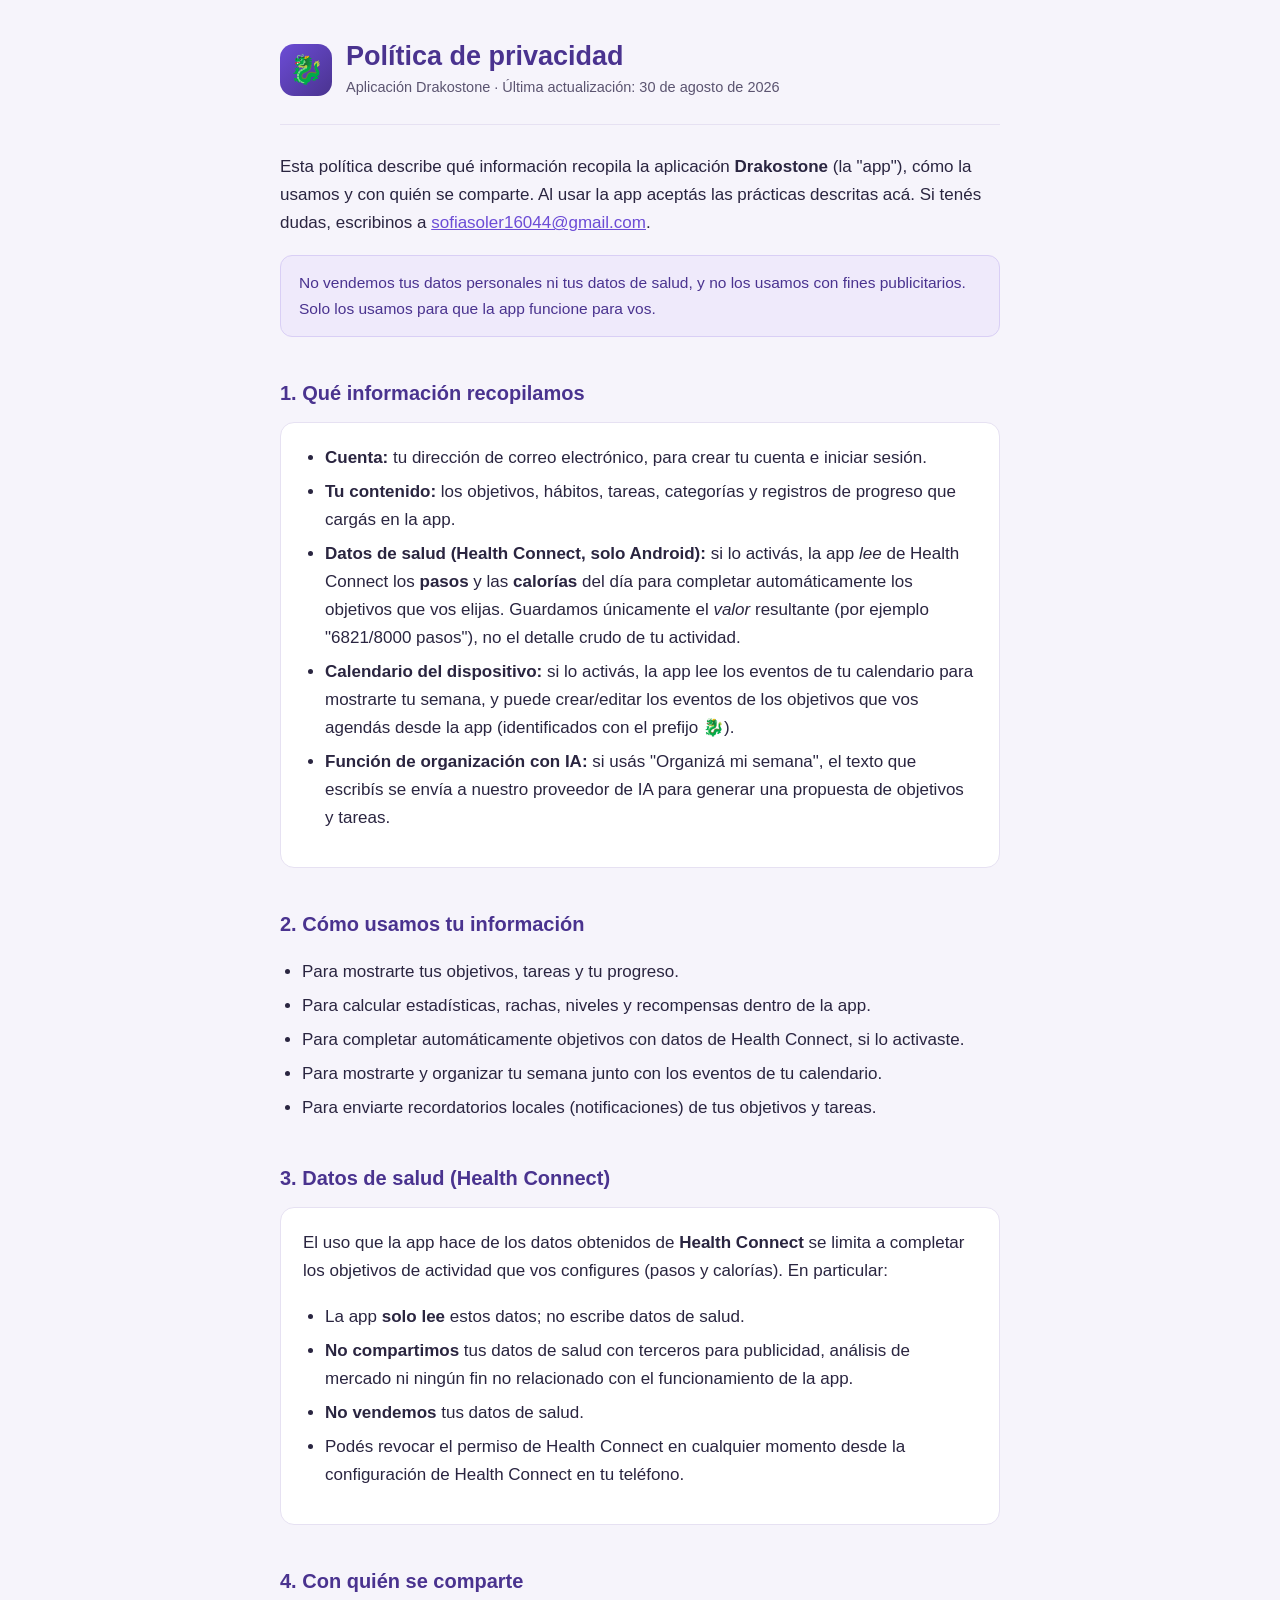
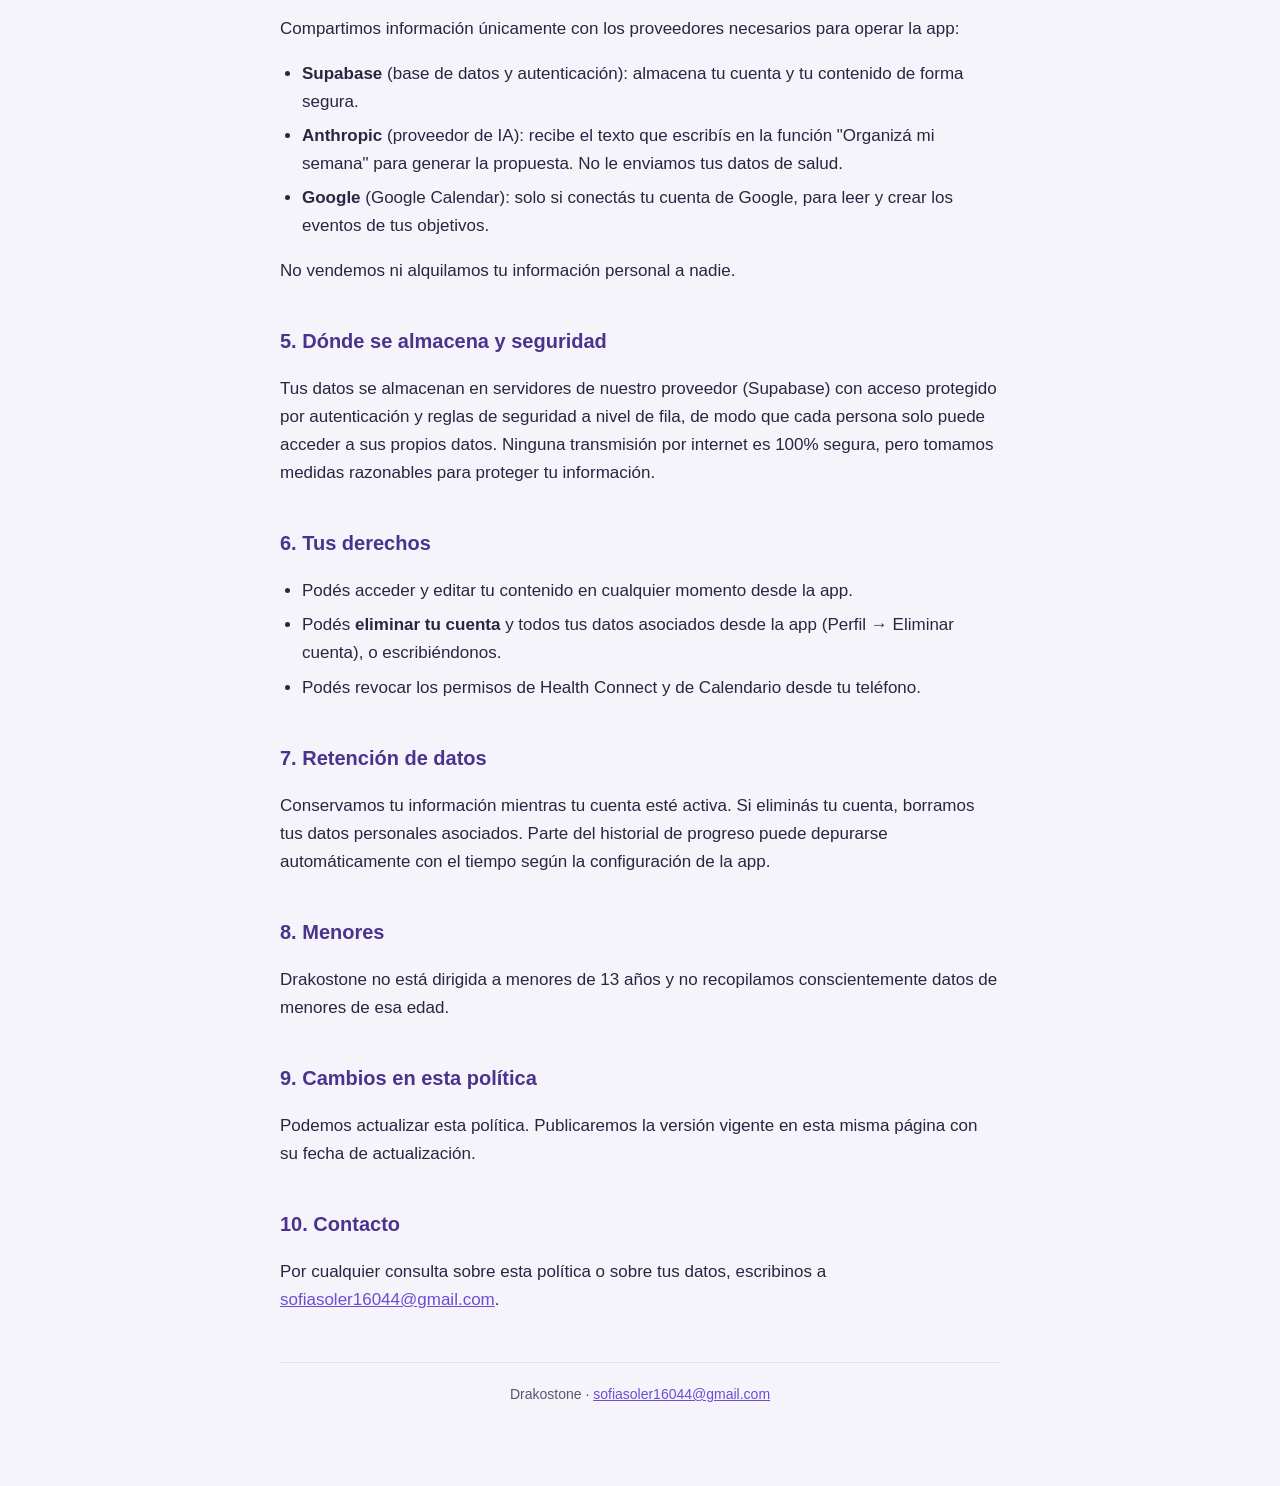
==== web-privacidad/index.html @ 19eabd08 "pagina" ====
<!doctype html>
<html lang="es">
<head>
  <meta charset="utf-8" />
  <meta name="viewport" content="width=device-width, initial-scale=1" />
  <title>Política de privacidad — Drakostone</title>
  <meta name="description" content="Política de privacidad de la aplicación Drakostone." />
  <style>
    :root {
      --violeta: #6c4cd6;
      --violeta-oscuro: #4a338f;
      --texto: #2a2540;
      --texto-suave: #5b5470;
      --fondo: #f6f4fb;
      --card: #ffffff;
      --borde: #e6e1f2;
    }
    * { box-sizing: border-box; }
    html { -webkit-text-size-adjust: 100%; }
    body {
      margin: 0;
      background: var(--fondo);
      color: var(--texto);
      font-family: -apple-system, BlinkMacSystemFont, "Segoe UI", Roboto, Helvetica, Arial, sans-serif;
      line-height: 1.65;
      font-size: 17px;
    }
    .wrap { max-width: 760px; margin: 0 auto; padding: 32px 20px 80px; }
    header {
      display: flex; align-items: center; gap: 14px;
      padding: 8px 0 24px; border-bottom: 1px solid var(--borde); margin-bottom: 28px;
    }
    .logo {
      width: 52px; height: 52px; border-radius: 14px;
      background: linear-gradient(135deg, var(--violeta), var(--violeta-oscuro));
      display: flex; align-items: center; justify-content: center;
      font-size: 28px; flex: none;
    }
    h1 { font-size: 27px; margin: 0; color: var(--violeta-oscuro); line-height: 1.2; }
    .sub { color: var(--texto-suave); font-size: 14.5px; margin-top: 4px; }
    h2 {
      font-size: 20px; color: var(--violeta-oscuro);
      margin: 34px 0 10px; padding-top: 6px;
    }
    p, li { color: var(--texto); }
    ul { padding-left: 22px; }
    li { margin: 6px 0; }
    a { color: var(--violeta); }
    .card {
      background: var(--card); border: 1px solid var(--borde);
      border-radius: 14px; padding: 4px 22px 18px; margin-top: 12px;
    }
    .destacado {
      background: #efeafb; border: 1px solid #d9cff5;
      border-radius: 12px; padding: 14px 18px; margin: 18px 0;
      font-size: 15.5px; color: var(--violeta-oscuro);
    }
    footer {
      margin-top: 48px; padding-top: 20px; border-top: 1px solid var(--borde);
      color: var(--texto-suave); font-size: 14px; text-align: center;
    }
    code { background: #efeafb; padding: 1px 6px; border-radius: 6px; font-size: 14px; }
  </style>
</head>
<body>
  <div class="wrap">
    <header>
      <div class="logo">🐉</div>
      <div>
        <h1>Política de privacidad</h1>
        <div class="sub">Aplicación Drakostone · Última actualización: 30 de agosto de 2026</div>
      </div>
    </header>

    <p>
      Esta política describe qué información recopila la aplicación <strong>Drakostone</strong>
      (la "app"), cómo la usamos y con quién se comparte. Al usar la app aceptás las prácticas
      descritas acá. Si tenés dudas, escribinos a
      <a href="mailto:sofiasoler16044@gmail.com">sofiasoler16044@gmail.com</a>.
    </p>

    <div class="destacado">
      No vendemos tus datos personales ni tus datos de salud, y no los usamos con fines
      publicitarios. Solo los usamos para que la app funcione para vos.
    </div>

    <h2>1. Qué información recopilamos</h2>
    <div class="card">
      <ul>
        <li><strong>Cuenta:</strong> tu dirección de correo electrónico, para crear tu cuenta e iniciar sesión.</li>
        <li><strong>Tu contenido:</strong> los objetivos, hábitos, tareas, categorías y registros de
          progreso que cargás en la app.</li>
        <li><strong>Datos de salud (Health Connect, solo Android):</strong> si lo activás, la app
          <em>lee</em> de Health Connect los <strong>pasos</strong> y las <strong>calorías</strong> del
          día para completar automáticamente los objetivos que vos elijas. Guardamos únicamente el
          <em>valor</em> resultante (por ejemplo "6821/8000 pasos"), no el detalle crudo de tu actividad.</li>
        <li><strong>Calendario del dispositivo:</strong> si lo activás, la app lee los eventos de tu
          calendario para mostrarte tu semana, y puede crear/editar los eventos de los objetivos que
          vos agendás desde la app (identificados con el prefijo 🐉).</li>
        <li><strong>Función de organización con IA:</strong> si usás "Organizá mi semana", el texto que
          escribís se envía a nuestro proveedor de IA para generar una propuesta de objetivos y tareas.</li>
      </ul>
    </div>

    <h2>2. Cómo usamos tu información</h2>
    <ul>
      <li>Para mostrarte tus objetivos, tareas y tu progreso.</li>
      <li>Para calcular estadísticas, rachas, niveles y recompensas dentro de la app.</li>
      <li>Para completar automáticamente objetivos con datos de Health Connect, si lo activaste.</li>
      <li>Para mostrarte y organizar tu semana junto con los eventos de tu calendario.</li>
      <li>Para enviarte recordatorios locales (notificaciones) de tus objetivos y tareas.</li>
    </ul>

    <h2>3. Datos de salud (Health Connect)</h2>
    <div class="card">
      <p>
        El uso que la app hace de los datos obtenidos de <strong>Health Connect</strong> se limita a
        completar los objetivos de actividad que vos configures (pasos y calorías). En particular:
      </p>
      <ul>
        <li>La app <strong>solo lee</strong> estos datos; no escribe datos de salud.</li>
        <li><strong>No compartimos</strong> tus datos de salud con terceros para publicidad, análisis de
          mercado ni ningún fin no relacionado con el funcionamiento de la app.</li>
        <li><strong>No vendemos</strong> tus datos de salud.</li>
        <li>Podés revocar el permiso de Health Connect en cualquier momento desde la configuración de
          Health Connect en tu teléfono.</li>
      </ul>
    </div>

    <h2>4. Con quién se comparte</h2>
    <p>Compartimos información únicamente con los proveedores necesarios para operar la app:</p>
    <ul>
      <li><strong>Supabase</strong> (base de datos y autenticación): almacena tu cuenta y tu contenido
        de forma segura.</li>
      <li><strong>Anthropic</strong> (proveedor de IA): recibe el texto que escribís en la función
        "Organizá mi semana" para generar la propuesta. No le enviamos tus datos de salud.</li>
      <li><strong>Google</strong> (Google Calendar): solo si conectás tu cuenta de Google, para leer y
        crear los eventos de tus objetivos.</li>
    </ul>
    <p>No vendemos ni alquilamos tu información personal a nadie.</p>

    <h2>5. Dónde se almacena y seguridad</h2>
    <p>
      Tus datos se almacenan en servidores de nuestro proveedor (Supabase) con acceso protegido por
      autenticación y reglas de seguridad a nivel de fila, de modo que cada persona solo puede acceder a
      sus propios datos. Ninguna transmisión por internet es 100% segura, pero tomamos medidas razonables
      para proteger tu información.
    </p>

    <h2>6. Tus derechos</h2>
    <ul>
      <li>Podés acceder y editar tu contenido en cualquier momento desde la app.</li>
      <li>Podés <strong>eliminar tu cuenta</strong> y todos tus datos asociados desde la app
        (Perfil → Eliminar cuenta), o escribiéndonos.</li>
      <li>Podés revocar los permisos de Health Connect y de Calendario desde tu teléfono.</li>
    </ul>

    <h2>7. Retención de datos</h2>
    <p>
      Conservamos tu información mientras tu cuenta esté activa. Si eliminás tu cuenta, borramos tus
      datos personales asociados. Parte del historial de progreso puede depurarse automáticamente con el
      tiempo según la configuración de la app.
    </p>

    <h2>8. Menores</h2>
    <p>
      Drakostone no está dirigida a menores de 13 años y no recopilamos conscientemente datos de menores
      de esa edad.
    </p>

    <h2>9. Cambios en esta política</h2>
    <p>
      Podemos actualizar esta política. Publicaremos la versión vigente en esta misma página con su fecha
      de actualización.
    </p>

    <h2>10. Contacto</h2>
    <p>
      Por cualquier consulta sobre esta política o sobre tus datos, escribinos a
      <a href="mailto:sofiasoler16044@gmail.com">sofiasoler16044@gmail.com</a>.
    </p>

    <footer>
      Drakostone · <a href="mailto:sofiasoler16044@gmail.com">sofiasoler16044@gmail.com</a>
    </footer>
  </div>
</body>
</html>
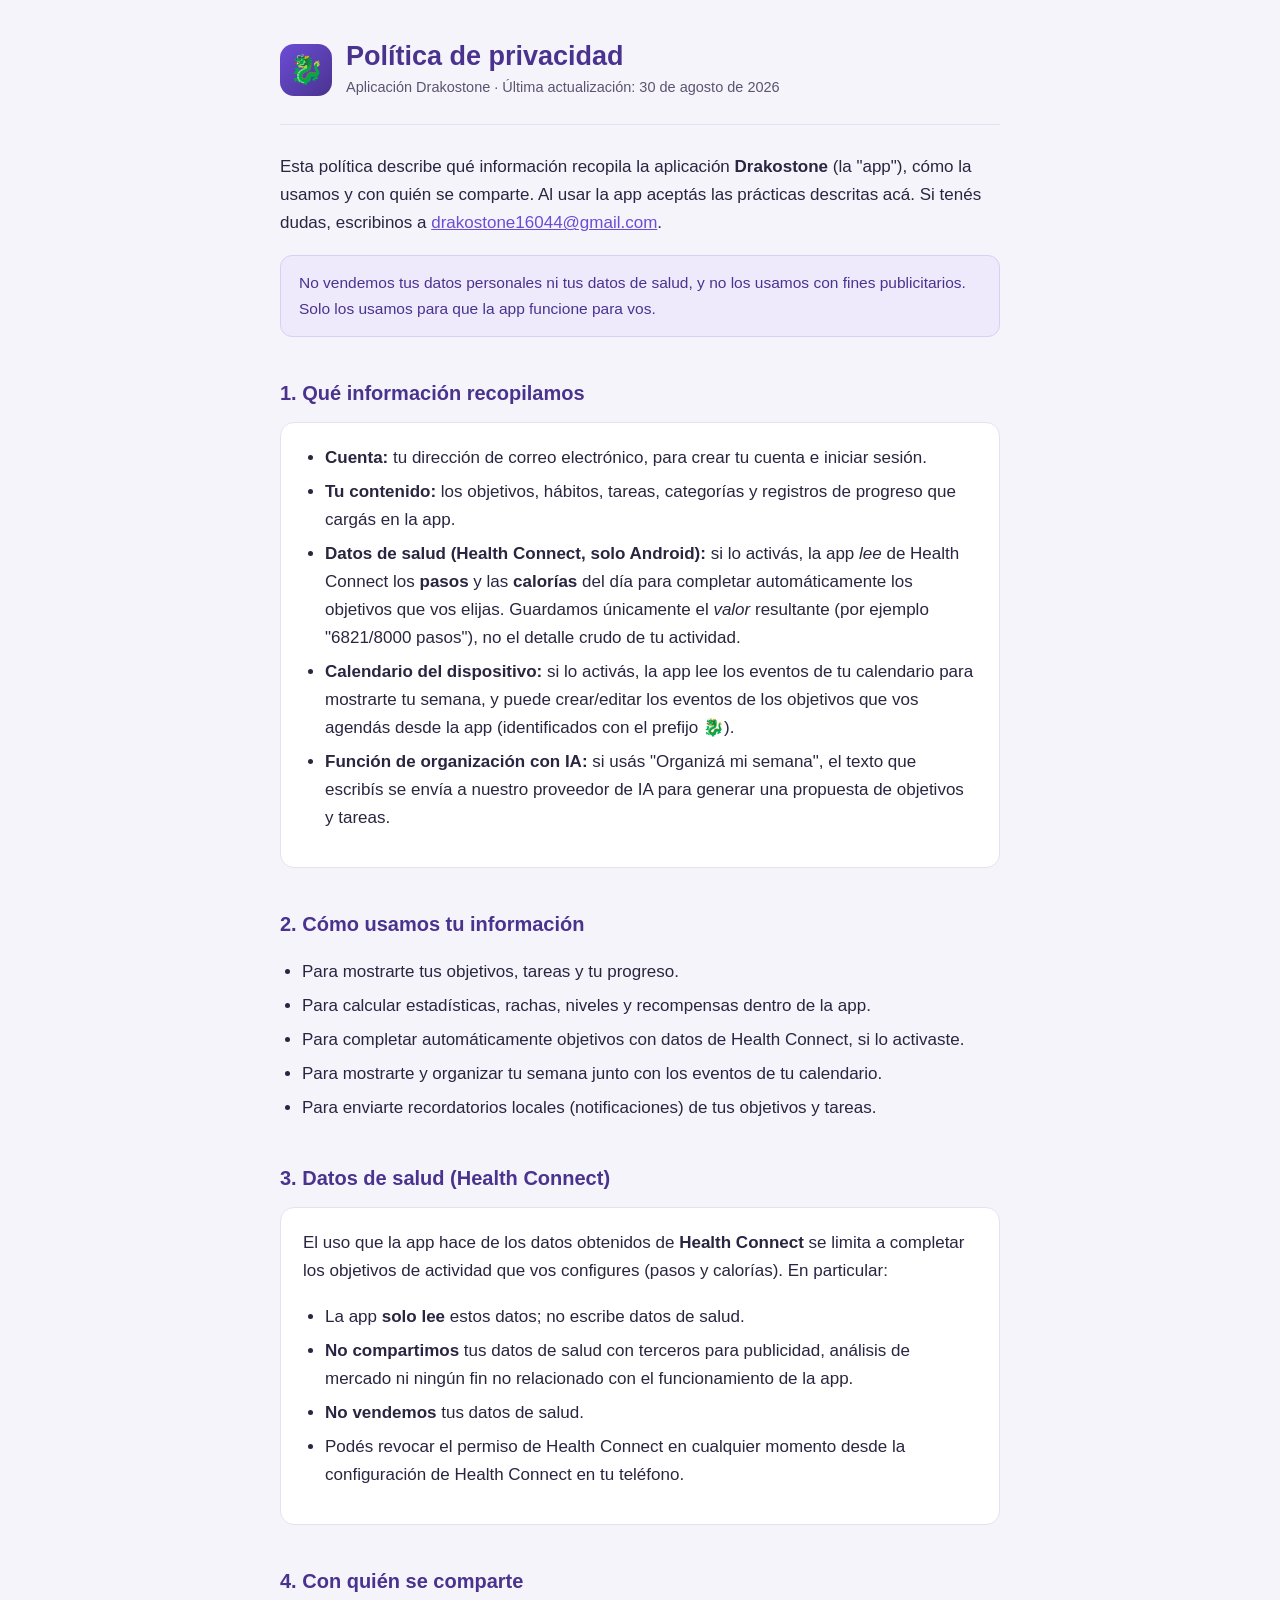
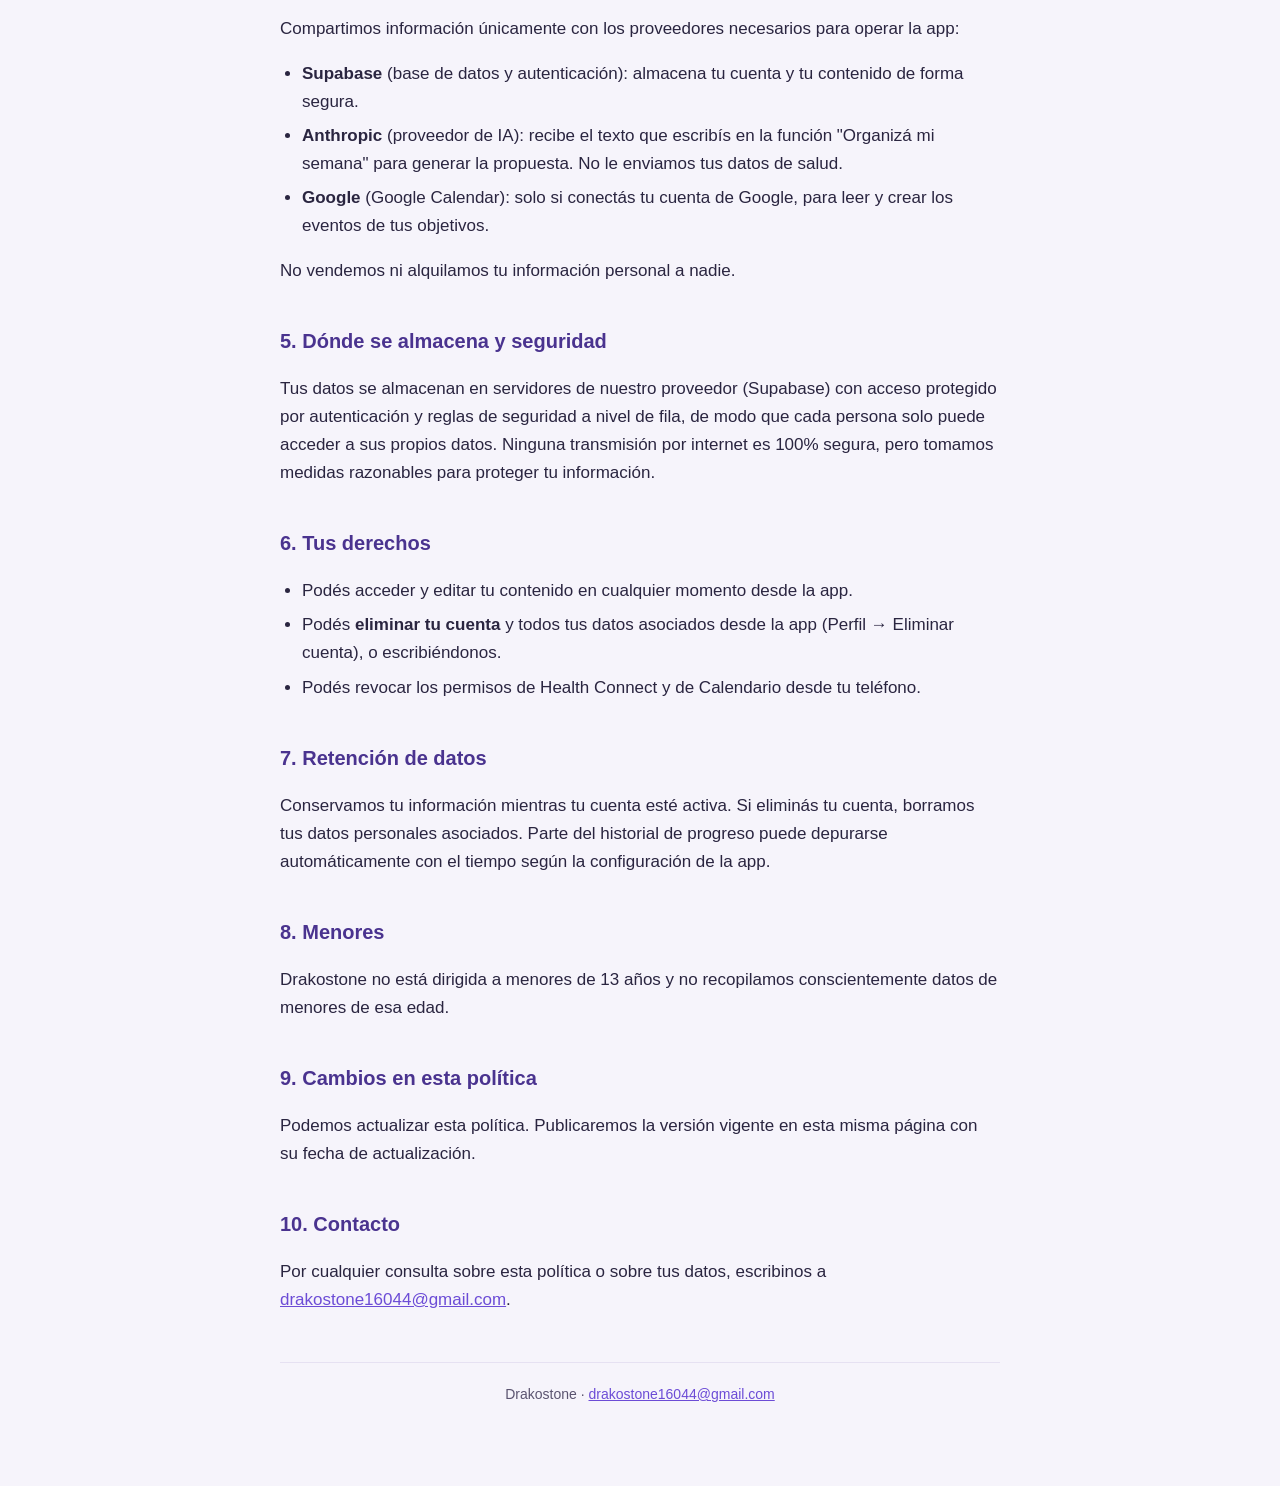
==== commit 0f1c578b: "cambio mail" ====
--- a/web-privacidad/index.html
+++ b/web-privacidad/index.html
@@ -76,7 +76,7 @@
       Esta política describe qué información recopila la aplicación <strong>Drakostone</strong>
       (la "app"), cómo la usamos y con quién se comparte. Al usar la app aceptás las prácticas
       descritas acá. Si tenés dudas, escribinos a
-      <a href="mailto:sofiasoler16044@gmail.com">sofiasoler16044@gmail.com</a>.
+      <a href="mailto:drakostone16044@gmail.com">drakostone16044@gmail.com</a>.
     </p>
 
     <div class="destacado">
@@ -177,11 +177,11 @@
     <h2>10. Contacto</h2>
     <p>
       Por cualquier consulta sobre esta política o sobre tus datos, escribinos a
-      <a href="mailto:sofiasoler16044@gmail.com">sofiasoler16044@gmail.com</a>.
+      <a href="mailto:drakostone16044@gmail.com">drakostone16044@gmail.com</a>.
     </p>
 
     <footer>
-      Drakostone · <a href="mailto:sofiasoler16044@gmail.com">sofiasoler16044@gmail.com</a>
+      Drakostone · <a href="mailto:drakostone16044@gmail.com">drakostone16044@gmail.com</a>
     </footer>
   </div>
 </body>
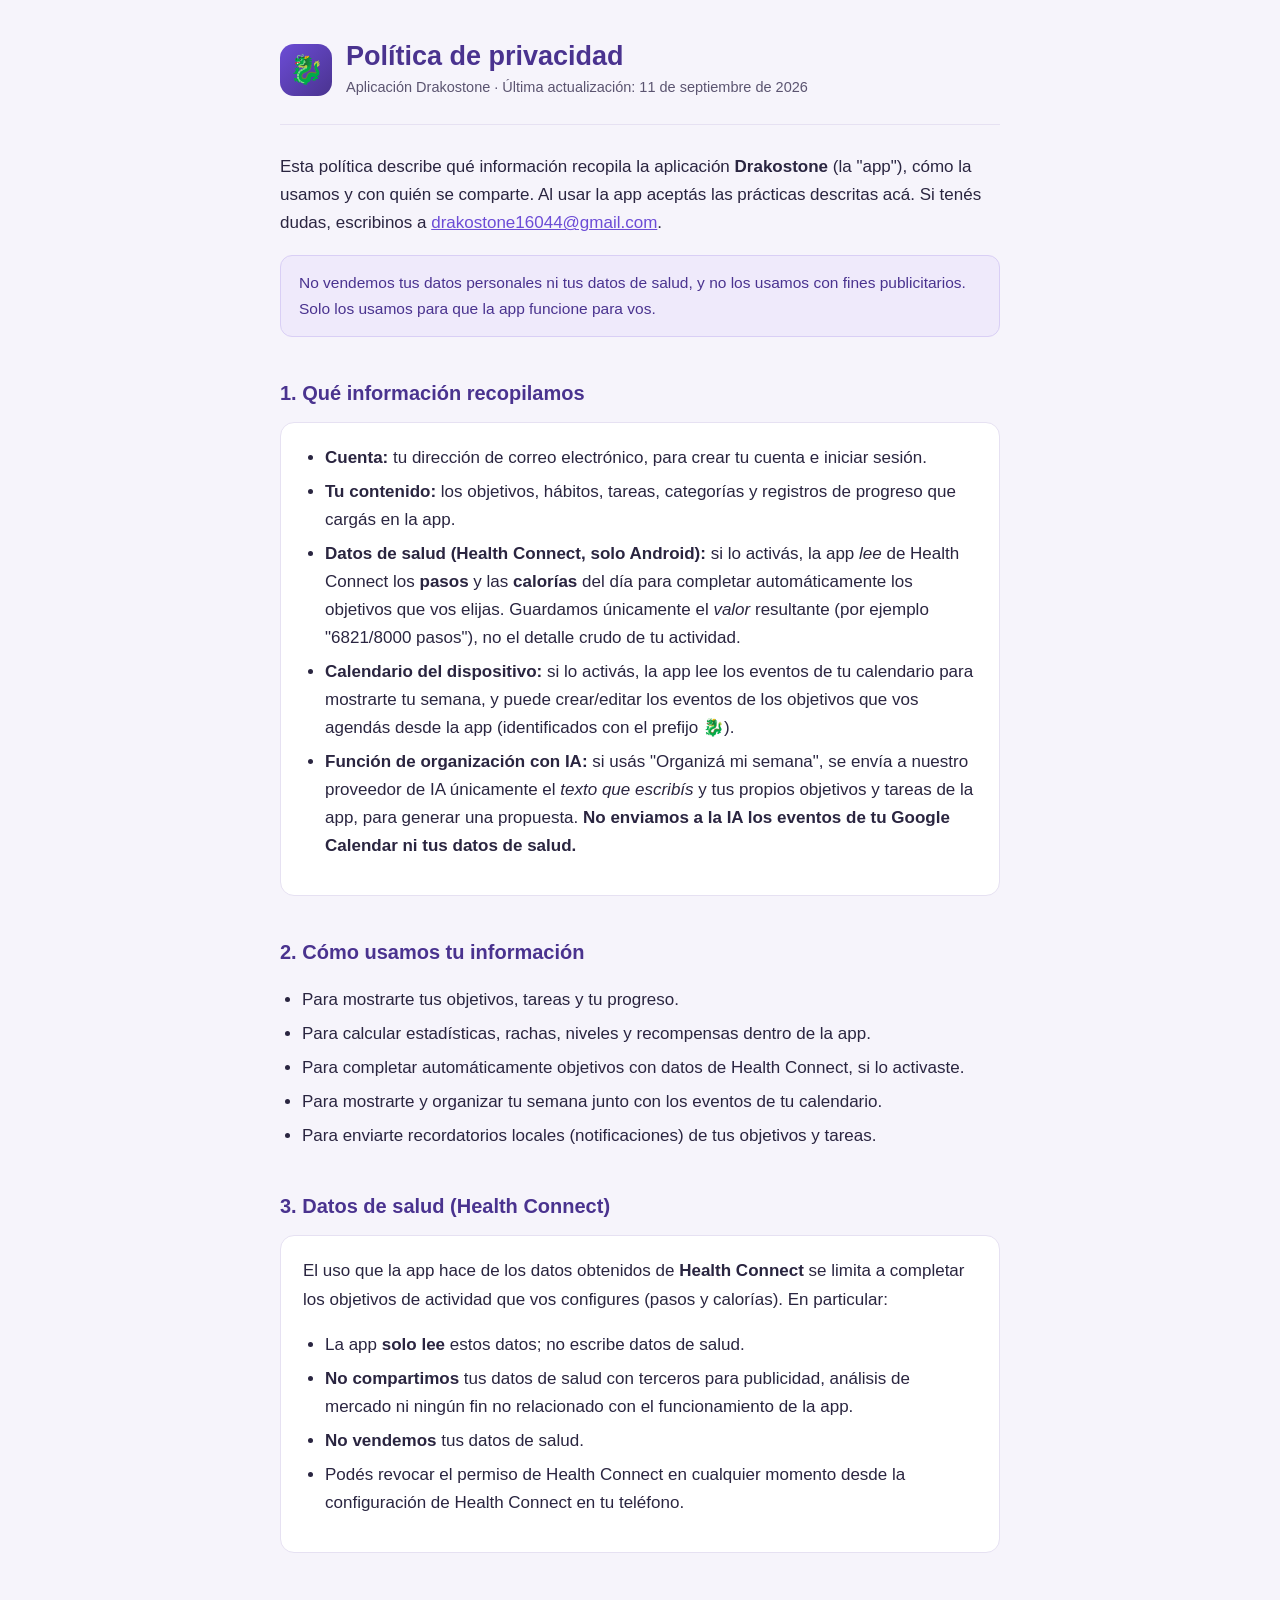
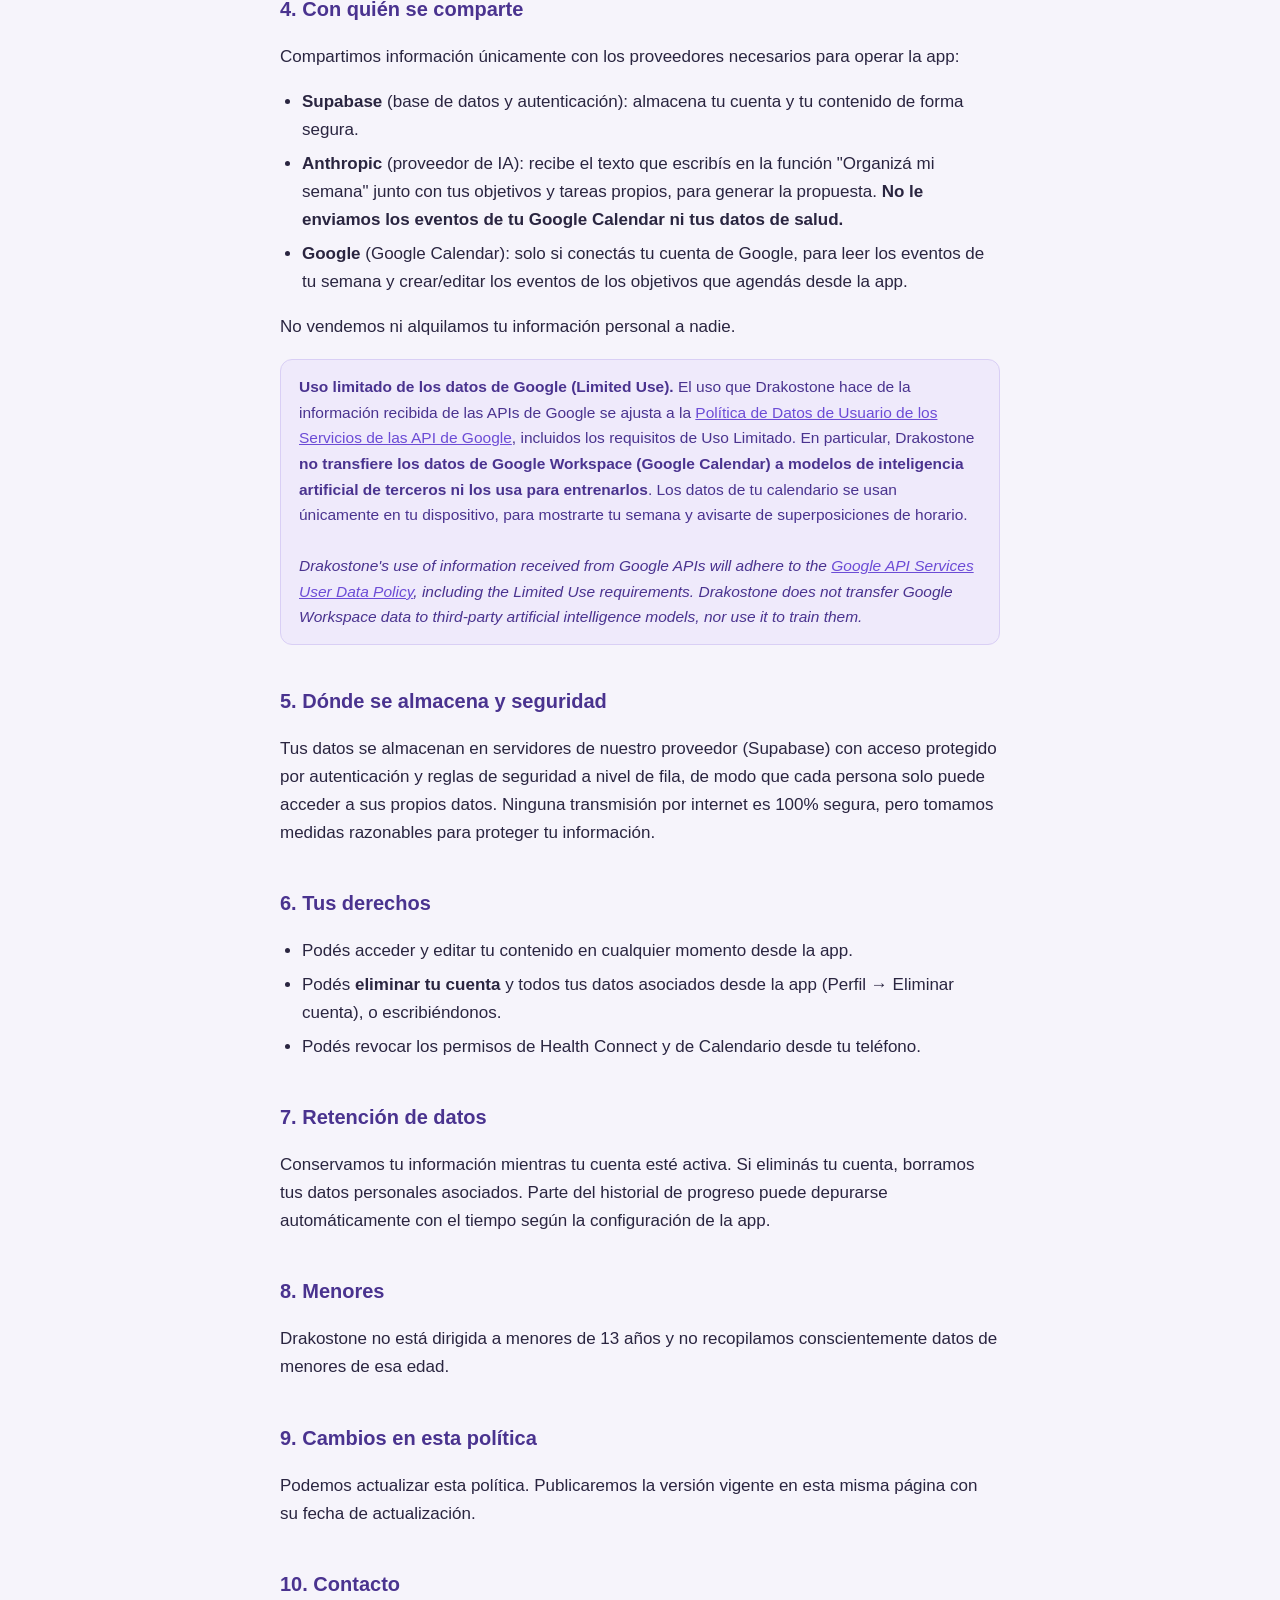
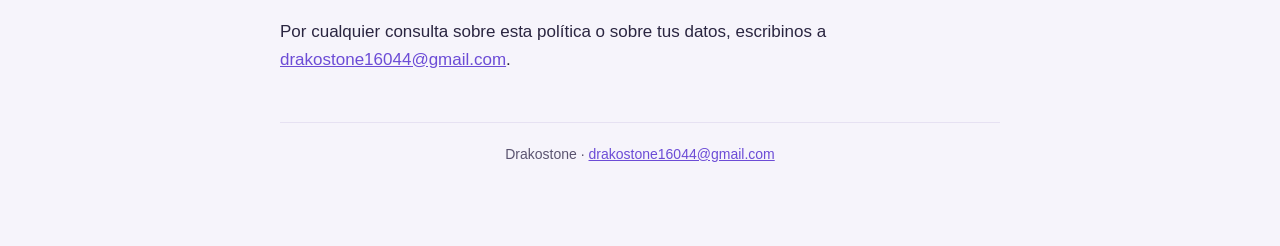
==== commit 1406496b: "Actualizacion politica privacidad para google" ====
--- a/web-privacidad/index.html
+++ b/web-privacidad/index.html
@@ -1,6 +1,7 @@
 <!doctype html>
 <html lang="es">
 <head>
+  <meta name="google-site-verification" content="zCehTvq2MhBCtSct25BCSEQ_j6NI48nWLERjBt-p2VQ" />
   <meta charset="utf-8" />
   <meta name="viewport" content="width=device-width, initial-scale=1" />
   <title>Política de privacidad — Drakostone</title>
@@ -68,7 +69,7 @@
       <div class="logo">🐉</div>
       <div>
         <h1>Política de privacidad</h1>
-        <div class="sub">Aplicación Drakostone · Última actualización: 30 de agosto de 2026</div>
+        <div class="sub">Aplicación Drakostone · Última actualización: 11 de septiembre de 2026</div>
       </div>
     </header>
 
@@ -97,8 +98,10 @@
         <li><strong>Calendario del dispositivo:</strong> si lo activás, la app lee los eventos de tu
           calendario para mostrarte tu semana, y puede crear/editar los eventos de los objetivos que
           vos agendás desde la app (identificados con el prefijo 🐉).</li>
-        <li><strong>Función de organización con IA:</strong> si usás "Organizá mi semana", el texto que
-          escribís se envía a nuestro proveedor de IA para generar una propuesta de objetivos y tareas.</li>
+        <li><strong>Función de organización con IA:</strong> si usás "Organizá mi semana", se envía a
+          nuestro proveedor de IA únicamente el <em>texto que escribís</em> y tus propios objetivos y
+          tareas de la app, para generar una propuesta. <strong>No enviamos a la IA los eventos de tu
+          Google Calendar ni tus datos de salud.</strong></li>
       </ul>
     </div>
 
@@ -133,11 +136,28 @@
       <li><strong>Supabase</strong> (base de datos y autenticación): almacena tu cuenta y tu contenido
         de forma segura.</li>
       <li><strong>Anthropic</strong> (proveedor de IA): recibe el texto que escribís en la función
-        "Organizá mi semana" para generar la propuesta. No le enviamos tus datos de salud.</li>
-      <li><strong>Google</strong> (Google Calendar): solo si conectás tu cuenta de Google, para leer y
-        crear los eventos de tus objetivos.</li>
+        "Organizá mi semana" junto con tus objetivos y tareas propios, para generar la propuesta.
+        <strong>No le enviamos los eventos de tu Google Calendar ni tus datos de salud.</strong></li>
+      <li><strong>Google</strong> (Google Calendar): solo si conectás tu cuenta de Google, para leer los
+        eventos de tu semana y crear/editar los eventos de los objetivos que agendás desde la app.</li>
     </ul>
     <p>No vendemos ni alquilamos tu información personal a nadie.</p>
+
+    <div class="destacado">
+      <strong>Uso limitado de los datos de Google (Limited Use).</strong> El uso que Drakostone hace de la
+      información recibida de las APIs de Google se ajusta a la
+      <a href="https://developers.google.com/terms/api-services-user-data-policy">Política de Datos de
+      Usuario de los Servicios de las API de Google</a>, incluidos los requisitos de Uso Limitado. En
+      particular, Drakostone <strong>no transfiere los datos de Google Workspace (Google Calendar) a
+      modelos de inteligencia artificial de terceros ni los usa para entrenarlos</strong>. Los datos de tu
+      calendario se usan únicamente en tu dispositivo, para mostrarte tu semana y avisarte de
+      superposiciones de horario.
+      <br /><br />
+      <em>Drakostone's use of information received from Google APIs will adhere to the
+      <a href="https://developers.google.com/terms/api-services-user-data-policy">Google API Services User
+      Data Policy</a>, including the Limited Use requirements. Drakostone does not transfer Google Workspace
+      data to third-party artificial intelligence models, nor use it to train them.</em>
+    </div>
 
     <h2>5. Dónde se almacena y seguridad</h2>
     <p>
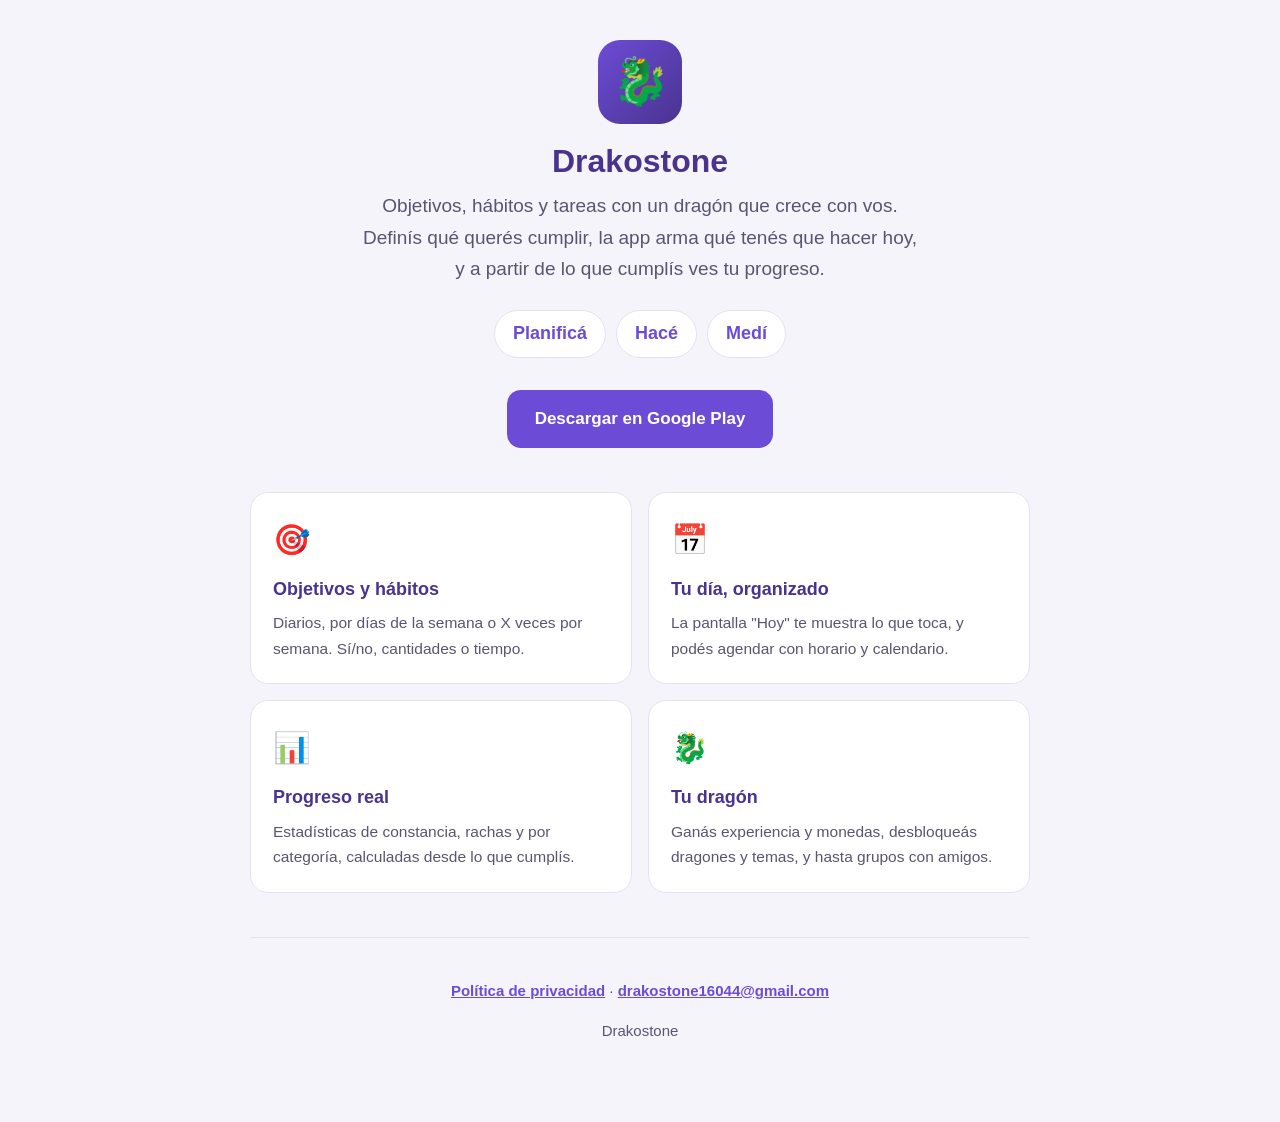
==== commit a7b70869: "home y link" ====
--- a/web-privacidad/index.html
+++ b/web-privacidad/index.html
@@ -4,8 +4,8 @@
   <meta name="google-site-verification" content="zCehTvq2MhBCtSct25BCSEQ_j6NI48nWLERjBt-p2VQ" />
   <meta charset="utf-8" />
   <meta name="viewport" content="width=device-width, initial-scale=1" />
-  <title>Política de privacidad — Drakostone</title>
-  <meta name="description" content="Política de privacidad de la aplicación Drakostone." />
+  <title>Drakostone — Objetivos, hábitos y tareas con tu dragón</title>
+  <meta name="description" content="Drakostone te ayuda a planificar, cumplir y medir tus objetivos, hábitos y tareas, con un dragón que crece con vos." />
   <style>
     :root {
       --violeta: #6c4cd6;
@@ -26,182 +26,83 @@
       line-height: 1.65;
       font-size: 17px;
     }
-    .wrap { max-width: 760px; margin: 0 auto; padding: 32px 20px 80px; }
-    header {
-      display: flex; align-items: center; gap: 14px;
-      padding: 8px 0 24px; border-bottom: 1px solid var(--borde); margin-bottom: 28px;
+    .wrap { max-width: 820px; margin: 0 auto; padding: 40px 20px 64px; }
+    header { text-align: center; margin-bottom: 40px; }
+    .logo {
+      width: 84px; height: 84px; border-radius: 22px; margin: 0 auto 18px;
+      background: linear-gradient(135deg, var(--violeta), var(--violeta-oscuro));
+      display: flex; align-items: center; justify-content: center; font-size: 46px;
     }
-    .logo {
-      width: 52px; height: 52px; border-radius: 14px;
-      background: linear-gradient(135deg, var(--violeta), var(--violeta-oscuro));
-      display: flex; align-items: center; justify-content: center;
-      font-size: 28px; flex: none;
+    h1 { font-size: 32px; margin: 0 0 10px; color: var(--violeta-oscuro); line-height: 1.2; }
+    .tagline { font-size: 19px; color: var(--texto-suave); margin: 0 auto; max-width: 560px; }
+    .ciclo {
+      display: flex; justify-content: center; gap: 10px; flex-wrap: wrap;
+      margin: 26px 0 8px; font-weight: 800; color: var(--violeta); font-size: 18px;
     }
-    h1 { font-size: 27px; margin: 0; color: var(--violeta-oscuro); line-height: 1.2; }
-    .sub { color: var(--texto-suave); font-size: 14.5px; margin-top: 4px; }
-    h2 {
-      font-size: 20px; color: var(--violeta-oscuro);
-      margin: 34px 0 10px; padding-top: 6px;
+    .ciclo span { background: var(--card); border: 1px solid var(--borde); border-radius: 999px; padding: 8px 18px; }
+    .btn {
+      display: inline-block; margin: 24px auto 0; padding: 15px 28px;
+      background: var(--violeta); color: #fff; border-radius: 14px;
+      font-size: 17px; font-weight: 800; text-decoration: none;
     }
-    p, li { color: var(--texto); }
-    ul { padding-left: 22px; }
-    li { margin: 6px 0; }
-    a { color: var(--violeta); }
+    .cards { display: grid; grid-template-columns: 1fr 1fr; gap: 16px; margin: 44px 0; }
+    @media (max-width: 560px) { .cards { grid-template-columns: 1fr; } }
     .card {
-      background: var(--card); border: 1px solid var(--borde);
-      border-radius: 14px; padding: 4px 22px 18px; margin-top: 12px;
+      background: var(--card); border: 1px solid var(--borde); border-radius: 18px;
+      padding: 22px;
     }
-    .destacado {
-      background: #efeafb; border: 1px solid #d9cff5;
-      border-radius: 12px; padding: 14px 18px; margin: 18px 0;
-      font-size: 15.5px; color: var(--violeta-oscuro);
+    .card .emoji { font-size: 30px; }
+    .card h3 { margin: 10px 0 6px; font-size: 18px; color: var(--violeta-oscuro); }
+    .card p { margin: 0; color: var(--texto-suave); font-size: 15.5px; }
+    footer {
+      text-align: center; border-top: 1px solid var(--borde); padding-top: 26px;
+      color: var(--texto-suave); font-size: 15px;
     }
-    footer {
-      margin-top: 48px; padding-top: 20px; border-top: 1px solid var(--borde);
-      color: var(--texto-suave); font-size: 14px; text-align: center;
-    }
-    code { background: #efeafb; padding: 1px 6px; border-radius: 6px; font-size: 14px; }
+    footer a { color: var(--violeta); font-weight: 700; }
   </style>
 </head>
 <body>
   <div class="wrap">
     <header>
       <div class="logo">🐉</div>
-      <div>
-        <h1>Política de privacidad</h1>
-        <div class="sub">Aplicación Drakostone · Última actualización: 11 de septiembre de 2026</div>
-      </div>
+      <h1>Drakostone</h1>
+      <p class="tagline">
+        Objetivos, hábitos y tareas con un dragón que crece con vos. Definís qué querés cumplir,
+        la app arma qué tenés que hacer hoy, y a partir de lo que cumplís ves tu progreso.
+      </p>
+      <div class="ciclo"><span>Planificá</span><span>Hacé</span><span>Medí</span></div>
+      <a class="btn" href="https://play.google.com/store/apps/details?id=com.sofiasoler.drakostone">Descargar en Google Play</a>
     </header>
 
-    <p>
-      Esta política describe qué información recopila la aplicación <strong>Drakostone</strong>
-      (la "app"), cómo la usamos y con quién se comparte. Al usar la app aceptás las prácticas
-      descritas acá. Si tenés dudas, escribinos a
-      <a href="mailto:drakostone16044@gmail.com">drakostone16044@gmail.com</a>.
-    </p>
-
-    <div class="destacado">
-      No vendemos tus datos personales ni tus datos de salud, y no los usamos con fines
-      publicitarios. Solo los usamos para que la app funcione para vos.
+    <div class="cards">
+      <div class="card">
+        <div class="emoji">🎯</div>
+        <h3>Objetivos y hábitos</h3>
+        <p>Diarios, por días de la semana o X veces por semana. Sí/no, cantidades o tiempo.</p>
+      </div>
+      <div class="card">
+        <div class="emoji">📅</div>
+        <h3>Tu día, organizado</h3>
+        <p>La pantalla "Hoy" te muestra lo que toca, y podés agendar con horario y calendario.</p>
+      </div>
+      <div class="card">
+        <div class="emoji">📊</div>
+        <h3>Progreso real</h3>
+        <p>Estadísticas de constancia, rachas y por categoría, calculadas desde lo que cumplís.</p>
+      </div>
+      <div class="card">
+        <div class="emoji">🐉</div>
+        <h3>Tu dragón</h3>
+        <p>Ganás experiencia y monedas, desbloqueás dragones y temas, y hasta grupos con amigos.</p>
+      </div>
     </div>
 
-    <h2>1. Qué información recopilamos</h2>
-    <div class="card">
-      <ul>
-        <li><strong>Cuenta:</strong> tu dirección de correo electrónico, para crear tu cuenta e iniciar sesión.</li>
-        <li><strong>Tu contenido:</strong> los objetivos, hábitos, tareas, categorías y registros de
-          progreso que cargás en la app.</li>
-        <li><strong>Datos de salud (Health Connect, solo Android):</strong> si lo activás, la app
-          <em>lee</em> de Health Connect los <strong>pasos</strong> y las <strong>calorías</strong> del
-          día para completar automáticamente los objetivos que vos elijas. Guardamos únicamente el
-          <em>valor</em> resultante (por ejemplo "6821/8000 pasos"), no el detalle crudo de tu actividad.</li>
-        <li><strong>Calendario del dispositivo:</strong> si lo activás, la app lee los eventos de tu
-          calendario para mostrarte tu semana, y puede crear/editar los eventos de los objetivos que
-          vos agendás desde la app (identificados con el prefijo 🐉).</li>
-        <li><strong>Función de organización con IA:</strong> si usás "Organizá mi semana", se envía a
-          nuestro proveedor de IA únicamente el <em>texto que escribís</em> y tus propios objetivos y
-          tareas de la app, para generar una propuesta. <strong>No enviamos a la IA los eventos de tu
-          Google Calendar ni tus datos de salud.</strong></li>
-      </ul>
-    </div>
-
-    <h2>2. Cómo usamos tu información</h2>
-    <ul>
-      <li>Para mostrarte tus objetivos, tareas y tu progreso.</li>
-      <li>Para calcular estadísticas, rachas, niveles y recompensas dentro de la app.</li>
-      <li>Para completar automáticamente objetivos con datos de Health Connect, si lo activaste.</li>
-      <li>Para mostrarte y organizar tu semana junto con los eventos de tu calendario.</li>
-      <li>Para enviarte recordatorios locales (notificaciones) de tus objetivos y tareas.</li>
-    </ul>
-
-    <h2>3. Datos de salud (Health Connect)</h2>
-    <div class="card">
+    <footer>
       <p>
-        El uso que la app hace de los datos obtenidos de <strong>Health Connect</strong> se limita a
-        completar los objetivos de actividad que vos configures (pasos y calorías). En particular:
+        <a href="/politica-privacidad">Política de privacidad</a> ·
+        <a href="mailto:drakostone16044@gmail.com">drakostone16044@gmail.com</a>
       </p>
-      <ul>
-        <li>La app <strong>solo lee</strong> estos datos; no escribe datos de salud.</li>
-        <li><strong>No compartimos</strong> tus datos de salud con terceros para publicidad, análisis de
-          mercado ni ningún fin no relacionado con el funcionamiento de la app.</li>
-        <li><strong>No vendemos</strong> tus datos de salud.</li>
-        <li>Podés revocar el permiso de Health Connect en cualquier momento desde la configuración de
-          Health Connect en tu teléfono.</li>
-      </ul>
-    </div>
-
-    <h2>4. Con quién se comparte</h2>
-    <p>Compartimos información únicamente con los proveedores necesarios para operar la app:</p>
-    <ul>
-      <li><strong>Supabase</strong> (base de datos y autenticación): almacena tu cuenta y tu contenido
-        de forma segura.</li>
-      <li><strong>Anthropic</strong> (proveedor de IA): recibe el texto que escribís en la función
-        "Organizá mi semana" junto con tus objetivos y tareas propios, para generar la propuesta.
-        <strong>No le enviamos los eventos de tu Google Calendar ni tus datos de salud.</strong></li>
-      <li><strong>Google</strong> (Google Calendar): solo si conectás tu cuenta de Google, para leer los
-        eventos de tu semana y crear/editar los eventos de los objetivos que agendás desde la app.</li>
-    </ul>
-    <p>No vendemos ni alquilamos tu información personal a nadie.</p>
-
-    <div class="destacado">
-      <strong>Uso limitado de los datos de Google (Limited Use).</strong> El uso que Drakostone hace de la
-      información recibida de las APIs de Google se ajusta a la
-      <a href="https://developers.google.com/terms/api-services-user-data-policy">Política de Datos de
-      Usuario de los Servicios de las API de Google</a>, incluidos los requisitos de Uso Limitado. En
-      particular, Drakostone <strong>no transfiere los datos de Google Workspace (Google Calendar) a
-      modelos de inteligencia artificial de terceros ni los usa para entrenarlos</strong>. Los datos de tu
-      calendario se usan únicamente en tu dispositivo, para mostrarte tu semana y avisarte de
-      superposiciones de horario.
-      <br /><br />
-      <em>Drakostone's use of information received from Google APIs will adhere to the
-      <a href="https://developers.google.com/terms/api-services-user-data-policy">Google API Services User
-      Data Policy</a>, including the Limited Use requirements. Drakostone does not transfer Google Workspace
-      data to third-party artificial intelligence models, nor use it to train them.</em>
-    </div>
-
-    <h2>5. Dónde se almacena y seguridad</h2>
-    <p>
-      Tus datos se almacenan en servidores de nuestro proveedor (Supabase) con acceso protegido por
-      autenticación y reglas de seguridad a nivel de fila, de modo que cada persona solo puede acceder a
-      sus propios datos. Ninguna transmisión por internet es 100% segura, pero tomamos medidas razonables
-      para proteger tu información.
-    </p>
-
-    <h2>6. Tus derechos</h2>
-    <ul>
-      <li>Podés acceder y editar tu contenido en cualquier momento desde la app.</li>
-      <li>Podés <strong>eliminar tu cuenta</strong> y todos tus datos asociados desde la app
-        (Perfil → Eliminar cuenta), o escribiéndonos.</li>
-      <li>Podés revocar los permisos de Health Connect y de Calendario desde tu teléfono.</li>
-    </ul>
-
-    <h2>7. Retención de datos</h2>
-    <p>
-      Conservamos tu información mientras tu cuenta esté activa. Si eliminás tu cuenta, borramos tus
-      datos personales asociados. Parte del historial de progreso puede depurarse automáticamente con el
-      tiempo según la configuración de la app.
-    </p>
-
-    <h2>8. Menores</h2>
-    <p>
-      Drakostone no está dirigida a menores de 13 años y no recopilamos conscientemente datos de menores
-      de esa edad.
-    </p>
-
-    <h2>9. Cambios en esta política</h2>
-    <p>
-      Podemos actualizar esta política. Publicaremos la versión vigente en esta misma página con su fecha
-      de actualización.
-    </p>
-
-    <h2>10. Contacto</h2>
-    <p>
-      Por cualquier consulta sobre esta política o sobre tus datos, escribinos a
-      <a href="mailto:drakostone16044@gmail.com">drakostone16044@gmail.com</a>.
-    </p>
-
-    <footer>
-      Drakostone · <a href="mailto:drakostone16044@gmail.com">drakostone16044@gmail.com</a>
+      <p>Drakostone</p>
     </footer>
   </div>
 </body>
